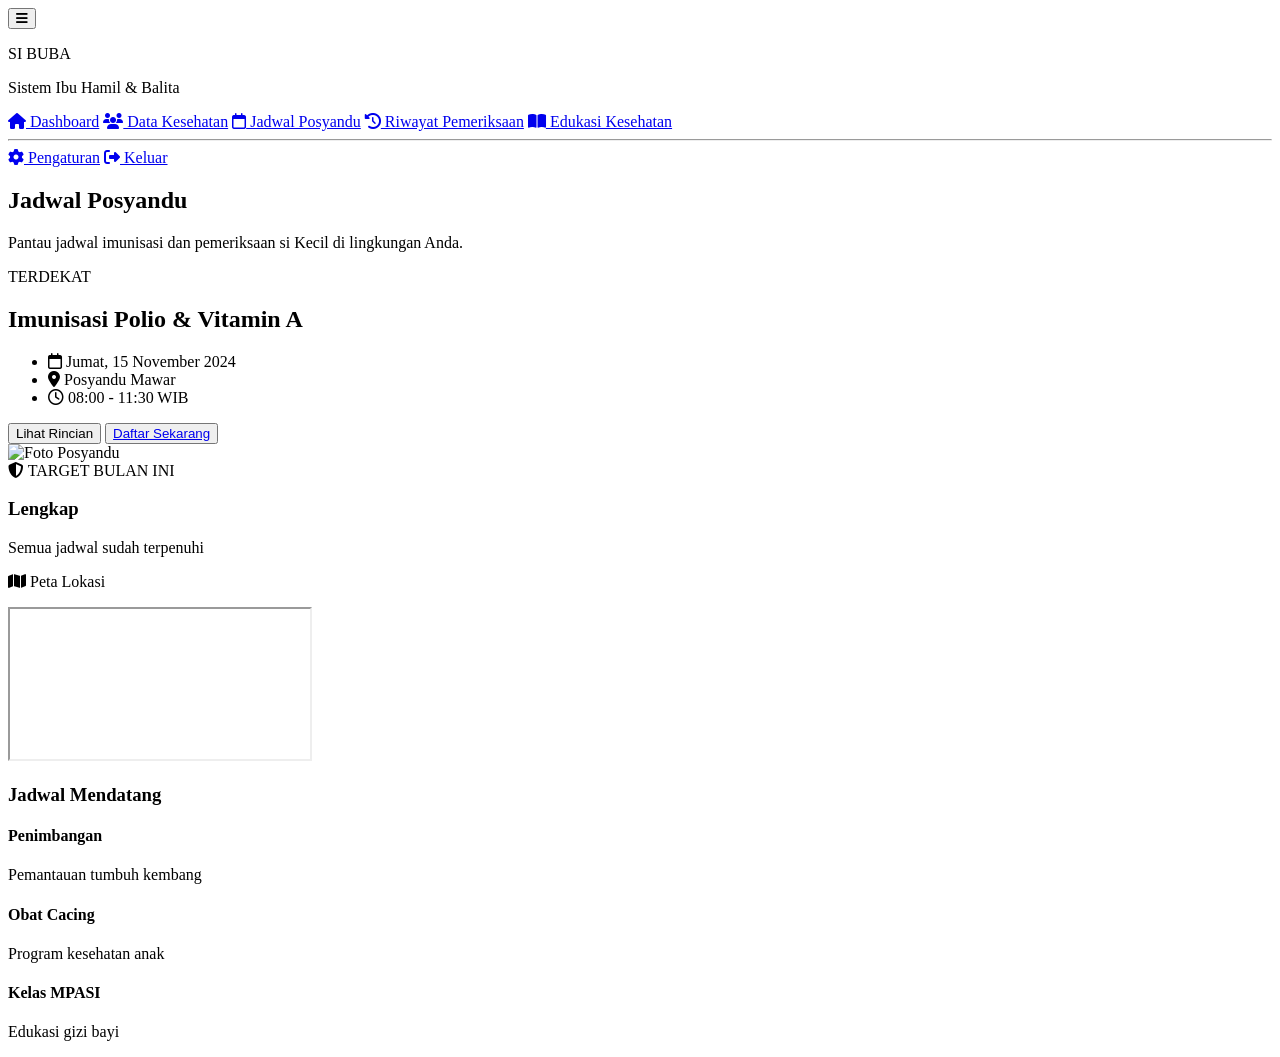
==== jadwal_posyandu.html @ b0a69b63 "Add files via upload" ====
<!DOCTYPE html>
<html lang="id">
<head>
    <meta charset="UTF-8">
    <meta name="viewport" content="width=device-width, initial-scale=1.0">
    <title>Sibuba - Jadwal Posyandu</title>
    <link rel="stylesheet" href="css/jadwal.css">
    <link rel="stylesheet" href="https://cdnjs.cloudflare.com/ajax/libs/font-awesome/6.5.0/css/all.min.css">
    <link href="https://fonts.googleapis.com/css2?family=Poppins:wght@400;600;800&display=swap" rel="stylesheet">
</head>

<body>

<button class="tombol-hamburger" id="hamburger">
    <i class="fa-solid fa-bars"></i>
</button>

<div class="overlay" id="overlay"></div>

<div class="jadwal-wrapper">

    <aside class="sidebar" id="sidebar">
        <div class="sidebar-logo">
            <p class="logo-besar">SI BUBA</p>
            <p class="logo-kecil">Sistem Ibu Hamil & Balita</p>
        </div>

        <nav>
            <a href="dashboard.html" class="menu-item"><i class="fa-solid fa-house"></i> Dashboard</a>
            <a href="data_kesehatan.html" class="menu-item"><i class="fa-solid fa-users"></i> Data Kesehatan</a>
            <a href="jadwal_posyandu.html" class="menu-item aktif"><i class="fa-regular fa-calendar"></i> Jadwal Posyandu</a>
            <a href="riwayat.html" class="menu-item"><i class="fa-solid fa-clock-rotate-left"></i> Riwayat Pemeriksaan</a>
            <a href="edukasi_kesehatan.html" class="menu-item"><i class="fa-solid fa-book-open"></i> Edukasi Kesehatan</a>

            <hr class="garis-menu">

            <a href="pengaturan.html" class="menu-item"><i class="fa-solid fa-gear"></i> Pengaturan</a>
            <a href="login.html" class="menu-item keluar"><i class="fa-solid fa-right-from-bracket"></i> Keluar</a>
        </nav>
    </aside>

    <section class="konten-utama">

        <header class="header-halaman">
            <div>
                <h1>Jadwal Posyandu</h1>
                <p>Pantau jadwal imunisasi dan pemeriksaan si Kecil di lingkungan Anda.</p>
            </div>
        </header>

        <div class="layout-jadwal">

            <article class="kartu-jadwal-utama">
                <div class="badge-terdekat">
                    <span class="titik-oranye"></span> TERDEKAT
                </div>

                <div class="jadwal-isi">
                    <div class="jadwal-info">
                        <h2>Imunisasi Polio & Vitamin A</h2>

                        <ul class="detail-jadwal">
                            <li><i class="fa-regular fa-calendar"></i> Jumat, 15 November 2024</li>
                            <li><i class="fa-solid fa-location-dot"></i> Posyandu Mawar</li>
                            <li><i class="fa-regular fa-clock"></i> 08:00 - 11:30 WIB</li>
                        </ul>

                        <div class="tombol-jadwal">
                            <button class="tombol-rincian">Lihat Rincian</button>
                            <button class="tombol-pendaftaran"><a href="booking.html">Daftar Sekarang</a></button>
                        </div>
                </div>

                    <div class="jadwal-gambar">
                        <img src="image/foto_posyandu.png" alt="Foto Posyandu">
                    </div>
                </div>
            </article>

            <section class="panel-tengah">
                <article class="kartu-target">
                    <div class="target-header">
                        <i class="fa-solid fa-shield-halved"></i>
                        <span class="target-label">TARGET BULAN INI</span>
                    </div>

                    <h3 class="target-judul">Lengkap</h3>
                    <p class="target-sub">Semua jadwal sudah terpenuhi</p>

                    <div class="progress-bar">
                        <div class="progress-isi"></div>
                    </div>
                </article>

                <article class="kartu-peta">
                    <p class="peta-judul"><i class="fa-solid fa-map"></i> Peta Lokasi</p>

                    <div class="peta-gambar">
                        <iframe
                            src="https://www.google.com/maps/embed?pb=!1m18!1m12!1m3!1d3966.521260322283!2d106.8195613!3d-6.194741!2m3!1f0!2f0!3f0!3m2!1i1024!2i768!4f13.1!3m3!1m2!1s0x0%3A0x0!2zNsKwMTEnNDEuMSJTIDEwNsKwNDknMTAuNCJF!5e0!3m2!1sid!2sid!4v1620000000000!5m2!1sid!2sid"
                            allowfullscreen=""
                            loading="lazy"
                            referrerpolicy="no-referrer-when-downgrade">
                        </iframe>
                    </div>
                </article>
            </section>

            <section class="bagian-mendatang">
                <h3 class="judul-seksi">Jadwal Mendatang</h3>

                <div class="grid-mendatang">
                    <article class="kartu-mendatang">
                        <h4>Penimbangan</h4>
                        <p>Pemantauan tumbuh kembang</p>
                    </article>

                    <article class="kartu-mendatang">
                        <h4>Obat Cacing</h4>
                        <p>Program kesehatan anak</p>
                    </article>

                    <article class="kartu-mendatang">
                        <h4>Kelas MPASI</h4>
                        <p>Edukasi gizi bayi</p>
                    </article>
                </div>
            </section>

        </div>

    </section>

</div>

<script src = "js/script.js"></script>

</body>
</html>
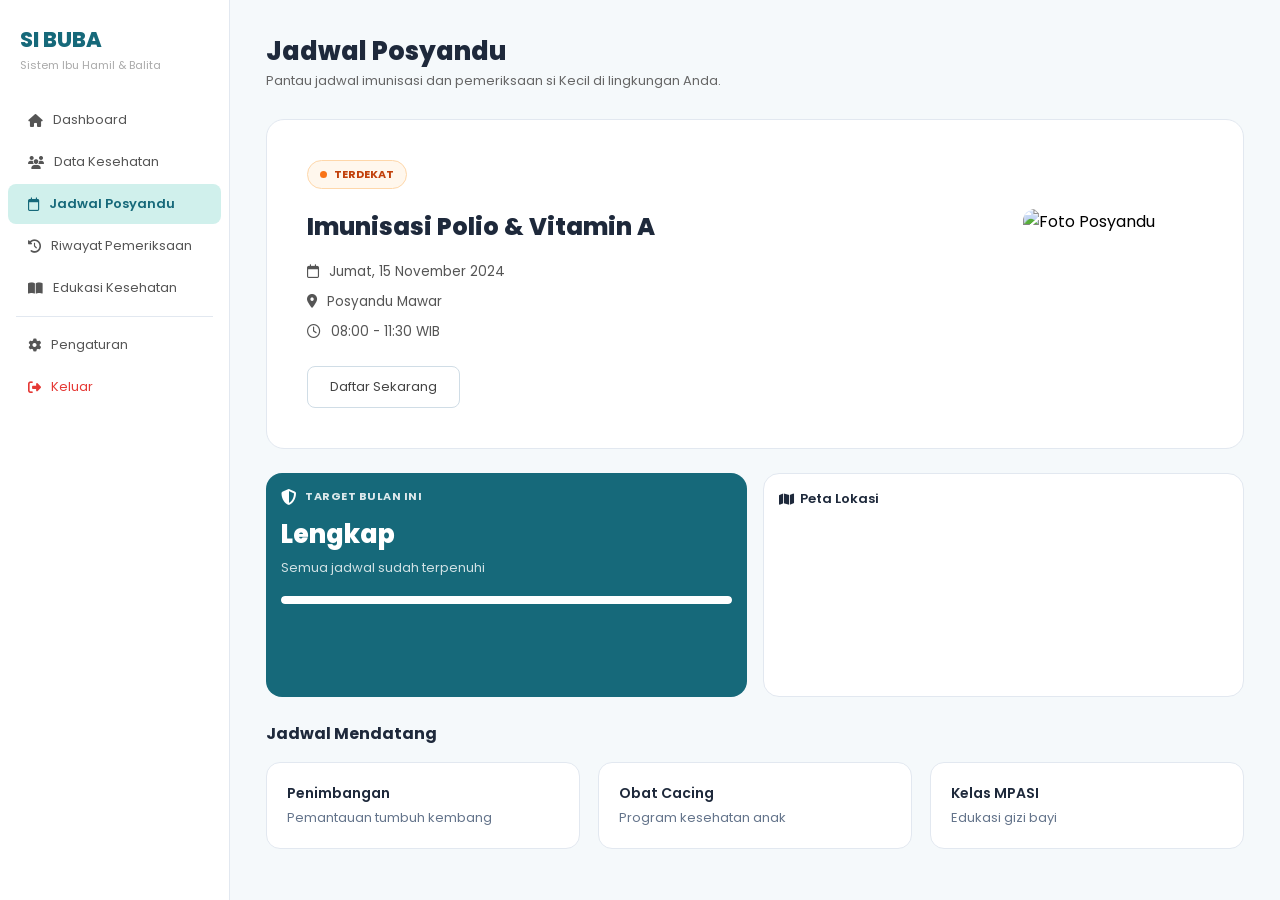
==== commit b65f6778: "Update jadwal_posyandu.html" ====
--- a/jadwal_posyandu.html
+++ b/jadwal_posyandu.html
@@ -66,7 +66,6 @@
                         </ul>
 
                         <div class="tombol-jadwal">
-                            <button class="tombol-rincian">Lihat Rincian</button>
                             <button class="tombol-pendaftaran"><a href="booking.html">Daftar Sekarang</a></button>
                         </div>
                 </div>
@@ -136,4 +135,4 @@
 <script src = "js/script.js"></script>
 
 </body>
-</html>+</html>
--- a/css/jadwal.css
+++ b/css/jadwal.css
@@ -0,0 +1,437 @@
+*,
+*::before,
+*::after {
+    margin: 0;
+    padding: 0;
+    box-sizing: border-box;
+}
+
+html {
+    scroll-behavior: smooth;
+}
+
+body {
+    font-family: 'Poppins', sans-serif;
+    background-color: #f5f9fb;
+}
+
+.tombol-hamburger {
+    display: none;
+    position: fixed;
+    top: 0;
+    left: 0;
+    right: 0;
+    z-index: 300;
+    background: white;
+    border: none;
+    padding: 14px 20px;
+    font-size: 1rem;
+    cursor: pointer;
+    text-align: left;
+    width: 100%;
+    box-shadow: 0 2px 8px rgba(0, 0, 0, 0.1);
+}
+
+.overlay {
+    display: none;
+    position: fixed;
+    inset: 0;
+    background: rgba(0, 0, 0, 0.4);
+    z-index: 150;
+}
+
+.overlay.aktif {
+    display: block;
+}
+
+.jadwal-wrapper {
+    display: grid;
+    grid-template-columns: 230px 1fr;
+    min-height: 100vh;
+}
+
+.sidebar {
+    background-color: #ffffff;
+    border-right: 1px solid #e2e8f0;
+    padding: 24px 0;
+    position: sticky;
+    top: 0;
+    height: 100vh;
+    overflow-y: auto;
+}
+
+.sidebar-logo {
+    padding: 0 20px 24px;
+}
+
+.logo-besar {
+    font-size: 1.3rem;
+    font-weight: 800;
+    color: #16697A;
+}
+
+.logo-kecil {
+    font-size: 11px;
+    color: #aaa;
+    margin-top: 2px;
+}
+
+.menu-item {
+    display: flex;
+    align-items: center;
+    gap: 10px;
+    padding: 10px 20px;
+    font-size: 13px;
+    color: #555;
+    text-decoration: none;
+    border-radius: 8px;
+    margin: 2px 8px;
+    transition: background 0.2s, color 0.2s;
+}
+
+.menu-item:hover {
+    background-color: #f0f7fa;
+    color: #16697A;
+}
+
+.menu-item.aktif {
+    background-color: #d0f0ec;
+    color: #16697A;
+    font-weight: 600;
+}
+
+.menu-item.keluar {
+    color: #e53935;
+}
+
+.menu-item.keluar:hover {
+    background-color: #fef2f2;
+}
+
+.garis-menu {
+    border: none;
+    border-top: 1px solid #e2e8f0;
+    margin: 8px 16px;
+}
+
+.konten-utama {
+    padding: 32px 36px;
+    display: flex;
+    flex-direction: column;
+    gap: 28px;
+}
+
+.header-halaman {
+    display: flex;
+    justify-content: space-between;
+    align-items: flex-start;
+    flex-wrap: wrap;
+    gap: 16px;
+}
+
+.header-halaman h1 {
+    font-size: 1.6rem;
+    font-weight: 800;
+    color: #1e293b;
+}
+
+.header-halaman p {
+    font-size: 13px;
+    color: #666;
+}
+
+.layout-jadwal {
+    display: flex;
+    flex-direction: column;
+    gap: 24px;
+}
+
+.kartu-jadwal-utama {
+    background: white;
+    border-radius: 18px;
+    border: 1px solid #e2e8f0;
+    padding: 40px;
+}
+
+.badge-terdekat {
+    display: inline-flex;
+    align-items: center;
+    gap: 7px;
+    background: #fff7ed;
+    color: #c2410c;
+    border: 1px solid #fed7aa;
+    padding: 5px 12px;
+    border-radius: 100px;
+    font-size: 11px;
+    font-weight: 700;
+    margin-bottom: 20px;
+}
+
+.titik-oranye {
+    width: 7px;
+    height: 7px;
+    border-radius: 50%;
+    background: #f97316;
+}
+
+.jadwal-isi {
+    display: flex;
+    justify-content: space-between;
+    gap: 24px;
+}
+
+.jadwal-info {
+    flex: 1;
+}
+
+.jadwal-info h2 {
+    font-size: 1.5rem;
+    font-weight: 800;
+    color: #1e293b;
+    margin-bottom: 18px;
+}
+
+.detail-jadwal {
+    list-style: none;
+    display: flex;
+    flex-direction: column;
+    gap: 10px;
+    margin-bottom: 24px;
+}
+
+.detail-jadwal li {
+    display: flex;
+    align-items: center;
+    gap: 10px;
+    font-size: 13.5px;
+    color: #555;
+}
+
+.tombol-jadwal {
+    display: flex;
+    gap: 12px;
+    flex-wrap: wrap;
+}
+
+.tombol-rincian {
+    padding: 10px 22px;
+    background: #16697A;
+    color: white;
+    border: none;
+    border-radius: 8px;
+    font-size: 13px;
+    font-weight: 600;
+    font-family: 'Poppins', sans-serif;
+    cursor: pointer;
+}
+
+.tombol-pendaftaran {
+    padding: 10px 22px;
+    background: transparent;
+    color: #444;
+    border: 1.5px solid #d0dde6;
+    border-radius: 8px;
+    font-size: 13px;
+    font-family: 'Poppins', sans-serif;
+    cursor: pointer;
+}
+
+.tombol-pendaftaran a {
+    color: inherit;
+    text-decoration: none;
+}
+
+.jadwal-gambar {
+    width: 180px;
+    height: 140px;
+    border-radius: 12px;
+    overflow: hidden;
+    flex-shrink: 0;
+}
+
+.jadwal-gambar img {
+    width: 100%;
+    height: 100%;
+    object-fit: cover;
+}
+
+.panel-tengah {
+    display: grid;
+    grid-template-columns: 1fr 1fr;
+    gap: 16px;
+    align-items: start;
+}
+
+.kartu-target {
+    background: #16697A;
+    border-radius: 16px;
+    padding: 15px;
+    color: white;
+    height: 100%;
+}
+
+.target-header {
+    display: flex;
+    align-items: center;
+    gap: 8px;
+    margin-bottom: 10px;
+}
+
+.target-label {
+    font-size: 11px;
+    font-weight: 700;
+    letter-spacing: 0.5px;
+    opacity: 0.85;
+}
+
+.target-judul {
+    font-size: 1.6rem;
+    font-weight: 800;
+    margin-bottom: 4px;
+}
+
+.target-sub {
+    font-size: 13px;
+    opacity: 0.8;
+    margin-bottom: 18px;
+}
+
+.progress-bar {
+    background: rgba(255, 255, 255, 0.25);
+    border-radius: 100px;
+    height: 8px;
+    overflow: hidden;
+}
+
+.progress-isi {
+    background: white;
+    height: 100%;
+    width: 100%;
+    border-radius: 100px;
+}
+
+.kartu-peta {
+    background: white;
+    border-radius: 16px;
+    border: 1px solid #e2e8f0;
+    padding: 15px;
+    height: 100%;
+}
+
+.peta-judul {
+    font-size: 13px;
+    font-weight: 600;
+    color: #1e293b;
+    margin-bottom: 12px;
+    display: flex;
+    align-items: center;
+    gap: 6px;
+}
+
+.peta-gambar {
+    width: 100%;
+    height: 160px;
+    border-radius: 10px;
+    overflow: hidden;
+}
+
+.peta-gambar iframe {
+    width: 100%;
+    height: 100%;
+    border: 0;
+}
+
+.bagian-mendatang {
+    display: flex;
+    flex-direction: column;
+    gap: 16px;
+}
+
+.judul-seksi {
+    font-size: 16px;
+    font-weight: 700;
+    color: #1e293b;
+}
+
+.grid-mendatang {
+    display: grid;
+    grid-template-columns: repeat(3, 1fr);
+    gap: 18px;
+}
+
+.kartu-mendatang {
+    background: white;
+    border-radius: 14px;
+    border: 1px solid #e2e8f0;
+    padding: 20px;
+}
+
+.kartu-mendatang h4 {
+    font-size: 14px;
+    font-weight: 600;
+    color: #1e293b;
+    margin-bottom: 4px;
+}
+
+.kartu-mendatang p {
+    font-size: 13px;
+    color: #64748b;
+}
+
+@media (max-width: 1024px) {
+    .panel-tengah {
+        grid-template-columns: 1fr 1fr;
+    }
+
+    .grid-mendatang {
+        grid-template-columns: 1fr 1fr;
+    }
+}
+
+@media (max-width: 768px) {
+    .jadwal-wrapper {
+        grid-template-columns: 1fr;
+    }
+
+    .sidebar {
+        position: fixed;
+        left: -260px;
+        transition: left 0.3s;
+        z-index: 200;
+    }
+
+    .sidebar.aktif {
+        left: 0;
+    }
+
+    .tombol-hamburger {
+        display: block;
+    }
+
+    .konten-utama {
+        padding-top: 64px;
+    }
+
+    .jadwal-isi {
+        flex-direction: column;
+    }
+
+    .jadwal-gambar {
+        width: 100%;
+        height: 160px;
+    }
+
+    .panel-tengah {
+        grid-template-columns: 1fr;
+    }
+
+    .grid-mendatang {
+        grid-template-columns: 1fr;
+    }
+}
+
+@media (max-width: 480px) {
+    .konten-utama {
+        padding: 64px 18px 24px;
+    }
+}
